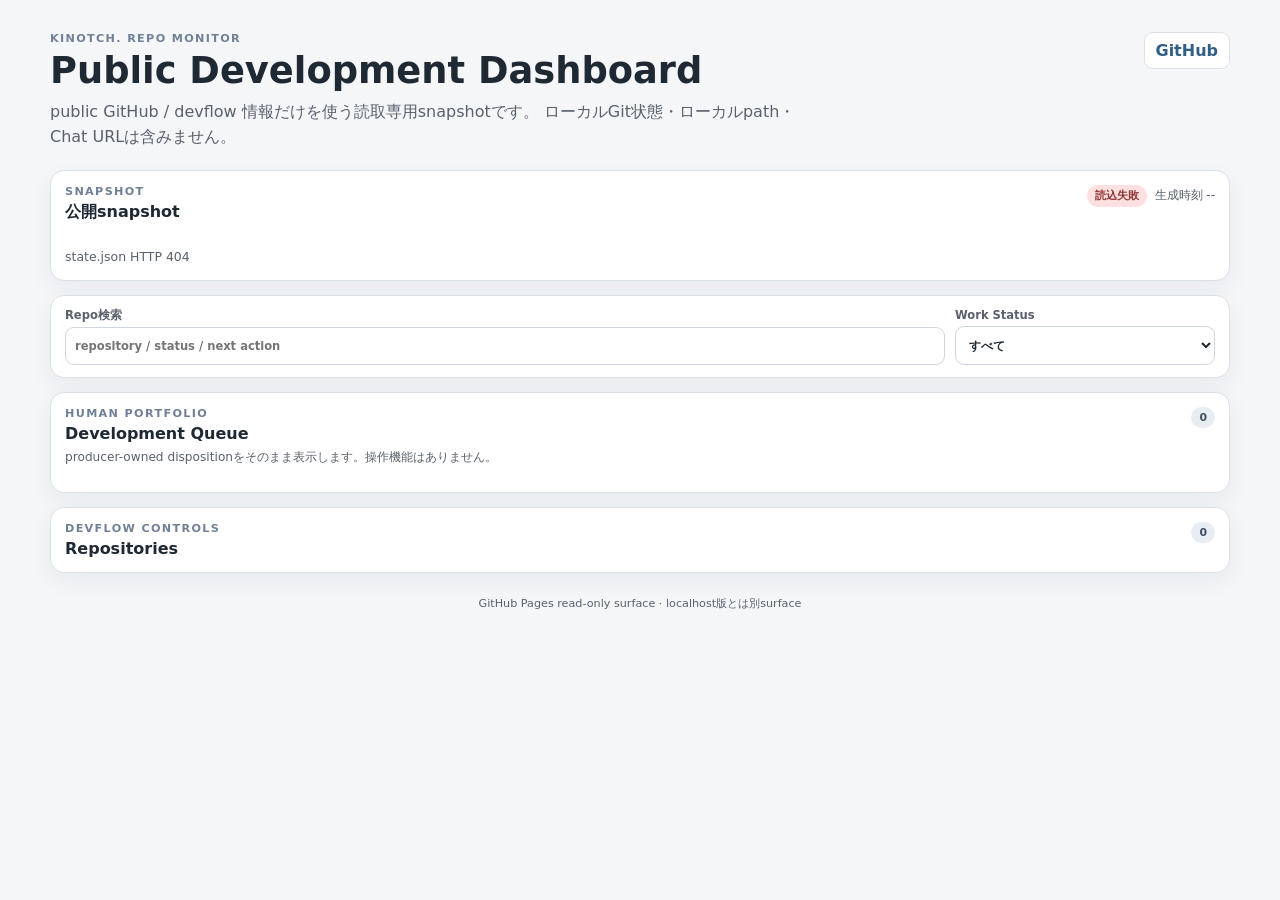
==== src/repo_monitor/pages/index.html @ 75d0ab98 "feat: add public GitHub Pages dashboard (#54)" ====
<!doctype html>
<html lang="ja">
<head>
  <meta charset="utf-8">
  <meta name="viewport" content="width=device-width, initial-scale=1">
  <meta name="color-scheme" content="light">
  <title>KiNoTch. Repo Monitor — Public</title>
  <link rel="stylesheet" href="./pages.css">
</head>
<body>
  <header class="site-header">
    <div>
      <p class="eyebrow">KINOTCH. REPO MONITOR</p>
      <h1>Public Development Dashboard</h1>
      <p class="lede">
        public GitHub / devflow 情報だけを使う読取専用snapshotです。
        ローカルGit状態・ローカルpath・Chat URLは含みません。
      </p>
    </div>
    <a class="repo-link" href="https://github.com/kinoko34077/kinotch-repo-monitor" target="_blank" rel="noopener noreferrer">
      GitHub
    </a>
  </header>

  <main>
    <section class="source-panel" aria-labelledby="snapshot-title">
      <div>
        <p class="eyebrow">SNAPSHOT</p>
        <h2 id="snapshot-title">公開snapshot</h2>
      </div>
      <div class="snapshot-meta">
        <span id="source-status" class="status-chip">読込中</span>
        <span id="generated-at">生成時刻 --</span>
      </div>
      <p id="source-note" class="source-note">state.json を読み込んでいます。</p>
    </section>

    <section class="toolbar" aria-label="表示フィルタ">
      <label>
        <span>Repo検索</span>
        <input id="search" type="search" autocomplete="off" placeholder="repository / status / next action">
      </label>
      <label>
        <span>Work Status</span>
        <select id="work-status">
          <option value="">すべて</option>
        </select>
      </label>
    </section>

    <section class="panel" aria-labelledby="queue-title">
      <div class="section-heading">
        <div>
          <p class="eyebrow">HUMAN PORTFOLIO</p>
          <h2 id="queue-title">Development Queue</h2>
        </div>
        <span id="queue-count" class="count-chip">0</span>
      </div>
      <p class="section-note">producer-owned dispositionをそのまま表示します。操作機能はありません。</p>
      <div id="queue-list" class="queue-list"></div>
      <p id="queue-empty" class="empty" hidden>公開Human Portfolio entryはありません。</p>
    </section>

    <section class="panel" aria-labelledby="repositories-title">
      <div class="section-heading">
        <div>
          <p class="eyebrow">DEVFLOW CONTROLS</p>
          <h2 id="repositories-title">Repositories</h2>
        </div>
        <span id="repository-count" class="count-chip">0</span>
      </div>
      <div id="repository-list" class="repository-list"></div>
      <p id="repository-empty" class="empty" hidden>条件に一致するrepositoryはありません。</p>
    </section>
  </main>

  <footer>
    GitHub Pages read-only surface · localhost版とは別surface
  </footer>

  <script src="./pages.js" defer></script>
</body>
</html>
---- src/repo_monitor/pages/pages.css ----
:root {
  color-scheme: light;
  font-family: Inter, ui-sans-serif, system-ui, -apple-system, BlinkMacSystemFont, "Segoe UI", sans-serif;
  background: #f4f6f8;
  color: #1f2933;
  --surface: #ffffff;
  --border: #dce1e7;
  --muted: #59616c;
  --accent: #315f86;
  --shadow: 0 8px 24px rgba(36, 48, 61, 0.06);
}

* {
  box-sizing: border-box;
}

body {
  margin: 0;
  min-width: 280px;
}

a {
  color: var(--accent);
}

.site-header,
main,
footer {
  width: min(1180px, calc(100% - 28px));
  margin-inline: auto;
}

.site-header {
  display: flex;
  justify-content: space-between;
  gap: 20px;
  align-items: flex-start;
  padding: 32px 0 20px;
}

h1,
h2,
h3,
p {
  margin-top: 0;
}

h1 {
  margin-bottom: 8px;
  font-size: clamp(1.55rem, 4vw, 2.3rem);
}

h2 {
  margin-bottom: 0;
  font-size: 1rem;
}

.eyebrow {
  margin-bottom: 4px;
  color: #718096;
  font-size: 0.7rem;
  font-weight: 800;
  letter-spacing: 0.12em;
}

.lede,
.section-note,
.source-note,
footer {
  color: var(--muted);
  line-height: 1.55;
}

.lede {
  max-width: 760px;
  margin-bottom: 0;
}

.repo-link {
  flex: 0 0 auto;
  padding: 8px 11px;
  border: 1px solid var(--border);
  border-radius: 9px;
  background: var(--surface);
  text-decoration: none;
  font-weight: 700;
}

.source-panel,
.panel,
.toolbar {
  margin-bottom: 14px;
  border: 1px solid var(--border);
  border-radius: 14px;
  background: var(--surface);
  box-shadow: var(--shadow);
}

.source-panel,
.panel {
  padding: 14px;
}

.source-panel,
.section-heading {
  display: flex;
  justify-content: space-between;
  gap: 16px;
  align-items: flex-start;
}

.source-note {
  flex-basis: 100%;
  margin: 8px 0 0;
  font-size: 0.78rem;
}

.source-panel {
  flex-wrap: wrap;
}

.snapshot-meta {
  display: flex;
  gap: 8px;
  align-items: center;
  color: var(--muted);
  font-size: 0.75rem;
}

.status-chip,
.count-chip,
.transport-chip,
.work-chip,
.disposition-chip {
  display: inline-flex;
  align-items: center;
  border-radius: 999px;
  padding: 4px 8px;
  font-size: 0.68rem;
  font-weight: 800;
}

.status-chip,
.count-chip {
  background: #e8edf3;
  color: #405060;
}

.status-chip[data-state="OK"],
.transport-chip[data-state="CURRENT"] {
  background: #ddf3e3;
  color: #28643a;
}

.status-chip[data-state="STALE"],
.transport-chip[data-state="STALE"],
.transport-chip[data-state="INCOMPLETE"],
.transport-chip[data-state="UNKNOWN"] {
  background: #fff1cb;
  color: #785b17;
}

.status-chip[data-state="ERROR"],
.transport-chip[data-state="INVALID"],
.transport-chip[data-state="UNAVAILABLE"] {
  background: #ffe0e0;
  color: #8f3333;
}

.toolbar {
  display: grid;
  grid-template-columns: minmax(0, 1fr) minmax(170px, 260px);
  gap: 10px;
  padding: 12px 14px;
}

.toolbar label {
  display: grid;
  gap: 4px;
  color: var(--muted);
  font-size: 0.72rem;
  font-weight: 700;
}

input,
select {
  width: 100%;
  min-height: 38px;
  border: 1px solid #cfd6de;
  border-radius: 9px;
  padding: 7px 9px;
  background: #fff;
  color: #1f2933;
  font: inherit;
}

.section-note {
  margin: 5px 0 11px;
  font-size: 0.76rem;
}

.queue-list,
.repository-list {
  display: grid;
  gap: 10px;
}

.queue-list {
  grid-template-columns: repeat(auto-fit, minmax(280px, 1fr));
}

.repository-list {
  grid-template-columns: repeat(auto-fit, minmax(300px, 1fr));
}

.queue-card,
.repository-card {
  min-width: 0;
  border: 1px solid #e0e5eb;
  border-radius: 11px;
  padding: 11px;
  background: #fbfcfd;
}

.card-heading,
.queue-heading {
  display: flex;
  justify-content: space-between;
  gap: 8px;
  align-items: flex-start;
}

.card-heading h3,
.queue-heading h3 {
  margin: 0;
  font-size: 0.88rem;
  overflow-wrap: anywhere;
}

.card-meta,
.queue-meta,
.entry-meta,
.audit-meta {
  margin: 6px 0 0;
  color: var(--muted);
  font-size: 0.7rem;
  line-height: 1.45;
  overflow-wrap: anywhere;
}

.work-chip {
  background: #eaf0f6;
  color: #405a73;
}

.queue-entries {
  display: grid;
  gap: 6px;
  margin-top: 9px;
}

.queue-entry {
  display: grid;
  grid-template-columns: auto minmax(0, 1fr);
  gap: 8px;
  padding: 7px;
  border-radius: 8px;
  background: #f1f4f7;
}

.disposition-chip {
  align-self: start;
  background: #e7edf4;
  color: #435469;
}

.queue-entry[data-disposition="NEEDS_HUMAN"],
.queue-entry[data-disposition="NEEDS_EVIDENCE"] {
  background: #fff7e2;
}

.queue-entry[data-disposition="NEEDS_REVIEWER"],
.queue-entry[data-disposition="NEEDS_RECOVERY"] {
  background: #edf4ff;
}

.entry-body {
  display: grid;
  gap: 2px;
  min-width: 0;
}

.entry-link {
  font-size: 0.74rem;
  font-weight: 750;
  overflow-wrap: anywhere;
  text-decoration: none;
}

.next-action,
.active-work {
  margin: 8px 0 0;
  color: #394553;
  font-size: 0.74rem;
  line-height: 1.5;
  white-space: pre-wrap;
  overflow-wrap: anywhere;
}

.active-work {
  color: var(--muted);
}

.empty {
  margin: 8px 0 0;
  color: var(--muted);
  font-size: 0.78rem;
}

footer {
  padding: 8px 0 28px;
  font-size: 0.7rem;
  text-align: center;
}

@media (max-width: 680px) {
  .site-header {
    padding-top: 20px;
    flex-direction: column;
  }

  .repo-link {
    align-self: flex-start;
  }

  .toolbar {
    grid-template-columns: 1fr;
  }

  .snapshot-meta {
    flex-wrap: wrap;
  }

  .queue-list,
  .repository-list {
    grid-template-columns: 1fr;
  }
}
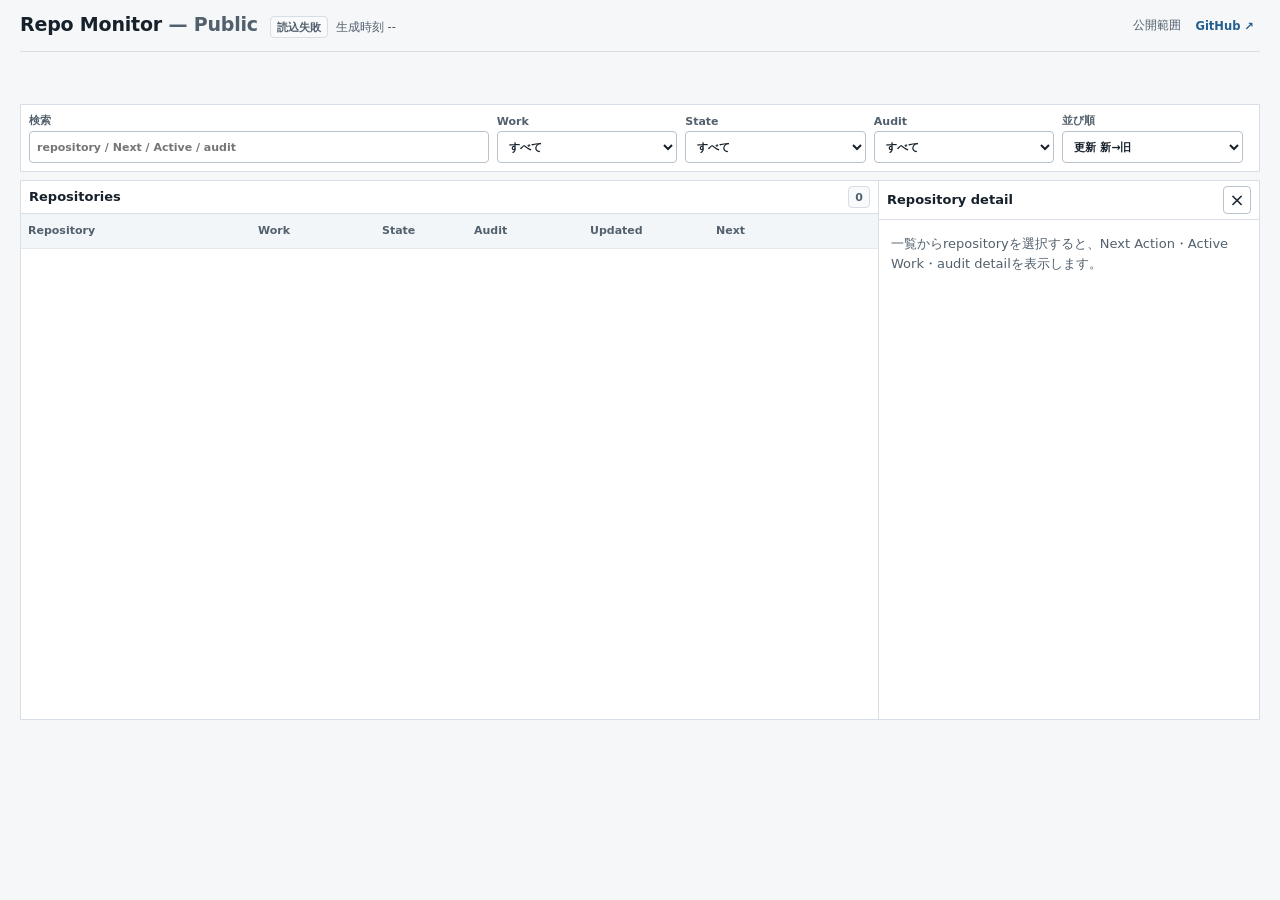
==== commit 109c0ce3: "feat: rebuild Pages semantic shell and layout" ====
--- a/src/repo_monitor/pages/index.html
+++ b/src/repo_monitor/pages/index.html
@@ -8,75 +8,122 @@
   <link rel="stylesheet" href="./pages.css">
 </head>
 <body>
-  <header class="site-header">
-    <div>
-      <p class="eyebrow">KINOTCH. REPO MONITOR</p>
-      <h1>Public Development Dashboard</h1>
-      <p class="lede">
-        public GitHub / devflow 情報だけを使う読取専用snapshotです。
-        ローカルGit状態・ローカルpath・Chat URLは含みません。
-      </p>
+  <header class="app-header">
+    <div class="app-title">
+      <h1>Repo Monitor <span>— Public</span></h1>
+      <div class="source-meta" aria-label="snapshot status">
+        <span id="source-status" class="status-badge status-neutral">読込中</span>
+        <span id="generated-at">生成 --</span>
+      </div>
     </div>
-    <a class="repo-link" href="https://github.com/kinoko34077/kinotch-repo-monitor" target="_blank" rel="noopener noreferrer">
-      GitHub
-    </a>
+    <div class="header-actions">
+      <details class="surface-help">
+        <summary>公開範囲</summary>
+        <p>public devflow由来の読取専用snapshotです。localhostのローカル状態・path・Chat URL・認証情報・変更操作は含みません。</p>
+      </details>
+      <a class="text-link" href="https://github.com/kinoko34077/kinotch-repo-monitor" target="_blank" rel="noopener noreferrer">GitHub ↗</a>
+    </div>
   </header>
 
+  <div id="source-banner" class="source-banner" role="status" aria-live="polite" hidden>
+    <div>
+      <strong id="source-banner-title">Snapshot error</strong>
+      <p id="source-note">state.jsonを読み込めませんでした。</p>
+    </div>
+    <button id="retry-load" type="button" class="secondary-button">再読込</button>
+  </div>
+
   <main>
-    <section class="source-panel" aria-labelledby="snapshot-title">
-      <div>
-        <p class="eyebrow">SNAPSHOT</p>
-        <h2 id="snapshot-title">公開snapshot</h2>
-      </div>
-      <div class="snapshot-meta">
-        <span id="source-status" class="status-chip">読込中</span>
-        <span id="generated-at">生成時刻 --</span>
-      </div>
-      <p id="source-note" class="source-note">state.json を読み込んでいます。</p>
-    </section>
+    <nav id="summary-strip" class="summary-strip" aria-label="Portfolio summary"></nav>
 
-    <section class="toolbar" aria-label="表示フィルタ">
-      <label>
-        <span>Repo検索</span>
-        <input id="search" type="search" autocomplete="off" placeholder="repository / status / next action">
+    <section id="filters" class="filter-bar" aria-label="Repository filters">
+      <label class="search-field">
+        <span>検索</span>
+        <input id="search" type="search" autocomplete="off" placeholder="repository / Next / Active / audit">
       </label>
       <label>
-        <span>Work Status</span>
+        <span>Work</span>
         <select id="work-status">
           <option value="">すべて</option>
         </select>
       </label>
+      <label>
+        <span>State</span>
+        <select id="repository-state">
+          <option value="">すべて</option>
+        </select>
+      </label>
+      <label>
+        <span>Audit</span>
+        <select id="audit-freshness">
+          <option value="">すべて</option>
+        </select>
+      </label>
+      <label>
+        <span>並び順</span>
+        <select id="sort-order">
+          <option value="updated-desc">更新 新→旧</option>
+          <option value="updated-asc">更新 旧→新</option>
+          <option value="repo-asc">Repository A→Z</option>
+          <option value="repo-desc">Repository Z→A</option>
+        </select>
+      </label>
+      <button id="clear-filters" type="button" class="text-button" hidden>条件解除</button>
     </section>
 
-    <section class="panel" aria-labelledby="queue-title">
-      <div class="section-heading">
-        <div>
-          <p class="eyebrow">HUMAN PORTFOLIO</p>
-          <h2 id="queue-title">Development Queue</h2>
-        </div>
-        <span id="queue-count" class="count-chip">0</span>
+    <section id="human-queue" class="human-queue" aria-labelledby="human-queue-title" hidden>
+      <div class="section-line">
+        <h2 id="human-queue-title">Human Queue</h2>
+        <span id="human-queue-count" class="count-label">0</span>
       </div>
-      <p class="section-note">producer-owned dispositionをそのまま表示します。操作機能はありません。</p>
-      <div id="queue-list" class="queue-list"></div>
-      <p id="queue-empty" class="empty" hidden>公開Human Portfolio entryはありません。</p>
+      <p id="human-queue-warning" class="human-queue-warning" role="status" hidden></p>
+      <div id="human-queue-list" class="human-queue-list"></div>
     </section>
 
-    <section class="panel" aria-labelledby="repositories-title">
-      <div class="section-heading">
-        <div>
-          <p class="eyebrow">DEVFLOW CONTROLS</p>
-          <h2 id="repositories-title">Repositories</h2>
+    <section class="repository-workspace" aria-label="Repository portfolio">
+      <div class="repository-pane">
+        <div class="pane-heading">
+          <h2>Repositories</h2>
+          <span id="repository-count" class="count-label">0</span>
         </div>
-        <span id="repository-count" class="count-chip">0</span>
+
+        <div class="repository-table-wrap">
+          <table id="repository-table">
+            <thead>
+              <tr>
+                <th scope="col">Repository</th>
+                <th scope="col">Work</th>
+                <th scope="col" class="col-state">State</th>
+                <th scope="col">Audit</th>
+                <th scope="col" class="col-updated">Updated</th>
+                <th scope="col">Next</th>
+                <th scope="col"><span class="sr-only">操作</span></th>
+              </tr>
+            </thead>
+            <tbody id="repository-tbody"></tbody>
+          </table>
+        </div>
+
+        <div id="repository-mobile-list" class="repository-mobile-list"></div>
+        <div id="repository-empty" class="empty-state" hidden>
+          <strong>条件に一致するrepositoryはありません。</strong>
+          <button id="empty-clear-filters" type="button" class="text-button">条件解除</button>
+        </div>
       </div>
-      <div id="repository-list" class="repository-list"></div>
-      <p id="repository-empty" class="empty" hidden>条件に一致するrepositoryはありません。</p>
+
+      <aside id="repository-inspector" class="repository-inspector" aria-labelledby="inspector-title" data-open="false">
+        <div class="inspector-toolbar">
+          <h2 id="inspector-title">Repository detail</h2>
+          <button id="inspector-close" type="button" class="icon-button" aria-label="詳細を閉じる" title="閉じる">×</button>
+        </div>
+        <div id="inspector-content" class="inspector-content">
+          <p class="inspector-placeholder">一覧からrepositoryを選択すると、Next Action・Active Work・audit detailを表示します。</p>
+        </div>
+      </aside>
     </section>
+
+    <p id="app-status" class="sr-only" role="status" aria-live="polite"></p>
   </main>
-
-  <footer>
-    GitHub Pages read-only surface · localhost版とは別surface
-  </footer>
 
   <script src="./pages.js" defer></script>
 </body>
--- a/src/repo_monitor/pages/pages.css
+++ b/src/repo_monitor/pages/pages.css
@@ -1,348 +1,734 @@
 :root {
   color-scheme: light;
   font-family: Inter, ui-sans-serif, system-ui, -apple-system, BlinkMacSystemFont, "Segoe UI", sans-serif;
-  background: #f4f6f8;
-  color: #1f2933;
+  --bg: #f5f7f9;
   --surface: #ffffff;
-  --border: #dce1e7;
-  --muted: #59616c;
-  --accent: #315f86;
-  --shadow: 0 8px 24px rgba(36, 48, 61, 0.06);
-}
-
-* {
-  box-sizing: border-box;
-}
+  --surface-subtle: #f8fafb;
+  --surface-selected: #edf5fc;
+  --text: #17212b;
+  --text-muted: #52606d;
+  --border: #d8dee5;
+  --border-strong: #b8c2cc;
+  --accent: #245f8f;
+  --focus: #1468a8;
+  --warning-bg: #fff7dc;
+  --warning-text: #6f5412;
+  --danger-bg: #fff0f0;
+  --danger-text: #8b3030;
+  --success-bg: #e8f5ec;
+  --success-text: #28623a;
+}
+
+* { box-sizing: border-box; }
+
+html { background: var(--bg); }
 
 body {
   margin: 0;
   min-width: 280px;
-}
-
-a {
-  color: var(--accent);
-}
-
-.site-header,
+  background: var(--bg);
+  color: var(--text);
+  font-size: 13px;
+}
+
+button, input, select { font: inherit; }
+
+button, a, input, select, summary { outline-offset: 2px; }
+
+:focus-visible {
+  outline: 2px solid var(--focus);
+  outline-offset: 2px;
+}
+
+a { color: var(--accent); }
+
+.app-header,
 main,
-footer {
-  width: min(1180px, calc(100% - 28px));
+.source-banner {
+  width: min(1560px, calc(100% - 40px));
   margin-inline: auto;
 }
 
-.site-header {
-  display: flex;
+.app-header {
+  min-height: 52px;
+  display: flex;
+  align-items: center;
   justify-content: space-between;
-  gap: 20px;
-  align-items: flex-start;
-  padding: 32px 0 20px;
-}
-
-h1,
-h2,
-h3,
-p {
-  margin-top: 0;
-}
+  gap: 16px;
+  border-bottom: 1px solid var(--border);
+}
+
+.app-title {
+  display: flex;
+  align-items: baseline;
+  gap: 12px;
+  min-width: 0;
+}
+
+h1, h2, p { margin-top: 0; }
 
 h1 {
-  margin-bottom: 8px;
-  font-size: clamp(1.55rem, 4vw, 2.3rem);
+  margin-bottom: 0;
+  font-size: 19px;
+  line-height: 1.2;
+  font-weight: 700;
+  letter-spacing: -0.01em;
+}
+
+h1 span {
+  color: var(--text-muted);
+  font-weight: 550;
 }
 
 h2 {
   margin-bottom: 0;
-  font-size: 1rem;
-}
-
-.eyebrow {
-  margin-bottom: 4px;
-  color: #718096;
-  font-size: 0.7rem;
-  font-weight: 800;
-  letter-spacing: 0.12em;
-}
-
-.lede,
-.section-note,
-.source-note,
-footer {
-  color: var(--muted);
-  line-height: 1.55;
-}
-
-.lede {
-  max-width: 760px;
-  margin-bottom: 0;
-}
-
-.repo-link {
-  flex: 0 0 auto;
-  padding: 8px 11px;
+  font-size: 13px;
+  line-height: 1.35;
+  font-weight: 700;
+}
+
+.source-meta,
+.header-actions {
+  display: flex;
+  align-items: center;
+  gap: 8px;
+  color: var(--text-muted);
+  font-size: 11.5px;
+}
+
+.header-actions { flex: 0 0 auto; }
+
+.text-link {
+  min-height: 28px;
+  display: inline-flex;
+  align-items: center;
+  padding: 0 6px;
+  border-radius: 4px;
+  text-decoration: none;
+  font-weight: 650;
+}
+
+.surface-help { position: relative; }
+
+.surface-help > summary {
+  cursor: pointer;
+  min-height: 28px;
+  display: flex;
+  align-items: center;
+  color: var(--text-muted);
+}
+
+.surface-help p {
+  position: absolute;
+  z-index: 20;
+  top: 30px;
+  right: 0;
+  width: min(360px, 80vw);
+  margin: 0;
+  padding: 10px 12px;
   border: 1px solid var(--border);
-  border-radius: 9px;
   background: var(--surface);
-  text-decoration: none;
+  line-height: 1.5;
+  box-shadow: 0 8px 24px rgba(28, 39, 49, 0.12);
+}
+
+main { padding: 12px 0 24px; }
+
+.source-banner {
+  margin-top: 8px;
+  min-height: 44px;
+  padding: 8px 10px;
+  display: flex;
+  align-items: center;
+  justify-content: space-between;
+  gap: 12px;
+  border: 1px solid #ead48a;
+  background: var(--warning-bg);
+  color: var(--warning-text);
+}
+
+.source-banner[hidden] { display: none; }
+
+.source-banner p {
+  margin: 2px 0 0;
+  line-height: 1.4;
+}
+
+.status-badge,
+.count-label,
+.summary-button,
+.work-badge,
+.audit-badge,
+.state-label,
+.disposition-badge {
+  display: inline-flex;
+  align-items: center;
+  min-height: 22px;
+  border-radius: 4px;
+  padding: 2px 6px;
+  white-space: nowrap;
+  font-size: 11px;
   font-weight: 700;
 }
 
-.source-panel,
-.panel,
-.toolbar {
-  margin-bottom: 14px;
+.status-neutral,
+.count-label {
   border: 1px solid var(--border);
-  border-radius: 14px;
+  background: var(--surface-subtle);
+  color: var(--text-muted);
+}
+
+.status-ok,
+.audit-current {
+  background: var(--success-bg);
+  color: var(--success-text);
+}
+
+.status-warn,
+.audit-drifted,
+.audit-unknown {
+  background: var(--warning-bg);
+  color: var(--warning-text);
+}
+
+.status-error {
+  background: var(--danger-bg);
+  color: var(--danger-text);
+}
+
+.summary-strip {
+  display: flex;
+  flex-wrap: wrap;
+  align-items: center;
+  gap: 4px;
+  min-height: 32px;
+  margin-bottom: 8px;
+}
+
+.summary-button {
+  border: 1px solid var(--border);
   background: var(--surface);
-  box-shadow: var(--shadow);
-}
-
-.source-panel,
-.panel {
-  padding: 14px;
-}
-
-.source-panel,
-.section-heading {
-  display: flex;
-  justify-content: space-between;
-  gap: 16px;
-  align-items: flex-start;
-}
-
-.source-note {
-  flex-basis: 100%;
-  margin: 8px 0 0;
-  font-size: 0.78rem;
-}
-
-.source-panel {
-  flex-wrap: wrap;
-}
-
-.snapshot-meta {
-  display: flex;
+  color: var(--text-muted);
+  cursor: pointer;
+}
+
+.summary-button:hover,
+.summary-button[aria-pressed="true"] {
+  border-color: #8db4d2;
+  background: var(--surface-selected);
+  color: #174f79;
+}
+
+.summary-static {
+  min-height: 24px;
+  display: inline-flex;
+  align-items: center;
+  padding: 2px 6px;
+  color: var(--text-muted);
+  font-size: 11.5px;
+}
+
+.filter-bar {
+  display: grid;
+  grid-template-columns: minmax(220px, 1.4fr) repeat(4, minmax(120px, 0.55fr)) auto;
   gap: 8px;
-  align-items: center;
-  color: var(--muted);
-  font-size: 0.75rem;
-}
-
-.status-chip,
-.count-chip,
-.transport-chip,
-.work-chip,
-.disposition-chip {
-  display: inline-flex;
-  align-items: center;
-  border-radius: 999px;
-  padding: 4px 8px;
-  font-size: 0.68rem;
-  font-weight: 800;
-}
-
-.status-chip,
-.count-chip {
-  background: #e8edf3;
-  color: #405060;
-}
-
-.status-chip[data-state="OK"],
-.transport-chip[data-state="CURRENT"] {
-  background: #ddf3e3;
-  color: #28643a;
-}
-
-.status-chip[data-state="STALE"],
-.transport-chip[data-state="STALE"],
-.transport-chip[data-state="INCOMPLETE"],
-.transport-chip[data-state="UNKNOWN"] {
-  background: #fff1cb;
-  color: #785b17;
-}
-
-.status-chip[data-state="ERROR"],
-.transport-chip[data-state="INVALID"],
-.transport-chip[data-state="UNAVAILABLE"] {
-  background: #ffe0e0;
-  color: #8f3333;
-}
-
-.toolbar {
+  align-items: end;
+  padding: 8px;
+  border: 1px solid var(--border);
+  background: var(--surface);
+}
+
+.filter-bar label {
   display: grid;
-  grid-template-columns: minmax(0, 1fr) minmax(170px, 260px);
-  gap: 10px;
-  padding: 12px 14px;
-}
-
-.toolbar label {
-  display: grid;
-  gap: 4px;
-  color: var(--muted);
-  font-size: 0.72rem;
-  font-weight: 700;
+  gap: 3px;
+  min-width: 0;
+  color: var(--text-muted);
+  font-size: 11px;
+  font-weight: 650;
 }
 
 input,
 select {
   width: 100%;
-  min-height: 38px;
-  border: 1px solid #cfd6de;
-  border-radius: 9px;
-  padding: 7px 9px;
+  min-width: 0;
+  height: 32px;
+  border: 1px solid var(--border-strong);
+  border-radius: 4px;
+  padding: 4px 7px;
   background: #fff;
-  color: #1f2933;
-  font: inherit;
-}
-
-.section-note {
-  margin: 5px 0 11px;
-  font-size: 0.76rem;
-}
-
-.queue-list,
-.repository-list {
-  display: grid;
-  gap: 10px;
-}
-
-.queue-list {
-  grid-template-columns: repeat(auto-fit, minmax(280px, 1fr));
-}
-
-.repository-list {
-  grid-template-columns: repeat(auto-fit, minmax(300px, 1fr));
-}
-
-.queue-card,
-.repository-card {
-  min-width: 0;
-  border: 1px solid #e0e5eb;
-  border-radius: 11px;
-  padding: 11px;
-  background: #fbfcfd;
-}
-
-.card-heading,
-.queue-heading {
-  display: flex;
+  color: var(--text);
+}
+
+.text-button,
+.secondary-button,
+.icon-button {
+  border: 1px solid var(--border-strong);
+  border-radius: 4px;
+  background: var(--surface);
+  color: var(--text);
+  cursor: pointer;
+}
+
+.text-button {
+  min-height: 32px;
+  padding: 4px 8px;
+}
+
+.secondary-button {
+  min-height: 30px;
+  padding: 4px 9px;
+}
+
+.icon-button {
+  width: 28px;
+  height: 28px;
+  padding: 0;
+  font-size: 18px;
+  line-height: 1;
+}
+
+.human-queue {
+  margin-top: 8px;
+  border: 1px solid var(--border);
+  background: var(--surface);
+}
+
+.section-line,
+.pane-heading {
+  min-height: 32px;
+  display: flex;
+  align-items: center;
   justify-content: space-between;
   gap: 8px;
+  padding: 5px 8px;
+  border-bottom: 1px solid var(--border);
+}
+
+.human-queue-warning {
+  margin: 0;
+  padding: 7px 8px;
+  border-bottom: 1px solid #ead48a;
+  background: var(--warning-bg);
+  color: var(--warning-text);
+  line-height: 1.45;
+}
+
+.human-queue-list { display: grid; }
+
+.human-entry {
+  min-height: 34px;
+  display: grid;
+  grid-template-columns: 120px minmax(180px, 1fr) minmax(180px, 1fr) 120px;
+  gap: 8px;
+  align-items: center;
+  padding: 5px 8px;
+  border-top: 1px solid var(--border);
+}
+
+.human-entry:first-child { border-top: 0; }
+
+.disposition-badge {
+  background: #eef2f6;
+  color: #3d4d5d;
+}
+
+.repository-workspace {
+  position: relative;
+  display: grid;
+  grid-template-columns: minmax(0, 1fr) 380px;
+  min-height: 540px;
+  margin-top: 8px;
+  border: 1px solid var(--border);
+  background: var(--surface);
+}
+
+.repository-pane {
+  min-width: 0;
+  border-right: 1px solid var(--border);
+}
+
+.repository-table-wrap {
+  width: 100%;
+  overflow-x: auto;
+}
+
+#repository-table {
+  width: 100%;
+  border-collapse: collapse;
+  table-layout: fixed;
+}
+
+#repository-table th,
+#repository-table td {
+  border-bottom: 1px solid #e5e9ed;
+  text-align: left;
+  vertical-align: middle;
+}
+
+#repository-table th {
+  position: sticky;
+  top: 0;
+  z-index: 2;
+  height: 34px;
+  padding: 5px 7px;
+  background: #f3f6f8;
+  color: var(--text-muted);
+  font-size: 11px;
+  font-weight: 700;
+}
+
+#repository-table td {
+  height: 40px;
+  padding: 4px 7px;
+}
+
+#repository-table th:nth-child(1) { width: 230px; }
+#repository-table th:nth-child(2) { width: 124px; }
+#repository-table th:nth-child(3) { width: 92px; }
+#repository-table th:nth-child(4) { width: 116px; }
+#repository-table th:nth-child(5) { width: 126px; }
+#repository-table th:nth-child(7) { width: 74px; }
+
+.repo-row[data-selected="true"] {
+  background: var(--surface-selected);
+}
+
+.repo-row:hover {
+  background: #f6f9fb;
+}
+
+.repo-row[data-selected="true"]:hover {
+  background: var(--surface-selected);
+}
+
+.repo-select {
+  max-width: 100%;
+  padding: 2px 0;
+  border: 0;
+  background: transparent;
+  color: var(--accent);
+  font-weight: 700;
+  cursor: pointer;
+  text-align: left;
+  overflow: hidden;
+  text-overflow: ellipsis;
+  white-space: nowrap;
+}
+
+.next-cell { min-width: 0; }
+
+.next-preview {
+  display: block;
+  overflow: hidden;
+  text-overflow: ellipsis;
+  white-space: nowrap;
+  color: #2f3a45;
+}
+
+.match-reason {
+  display: block;
+  margin-top: 2px;
+  overflow: hidden;
+  text-overflow: ellipsis;
+  white-space: nowrap;
+  color: #6d4f12;
+  font-size: 11px;
+}
+
+.row-link {
+  white-space: nowrap;
+  font-size: 11px;
+  font-weight: 650;
+  text-decoration: none;
+}
+
+.repository-mobile-list { display: none; }
+
+.repository-inspector {
+  min-width: 0;
+  background: var(--surface);
+}
+
+.inspector-toolbar {
+  min-height: 32px;
+  display: flex;
+  align-items: center;
+  justify-content: space-between;
+  gap: 8px;
+  padding: 5px 8px;
+  border-bottom: 1px solid var(--border);
+}
+
+.inspector-content {
+  max-height: calc(100vh - 120px);
+  overflow: auto;
+  padding: 10px 12px 18px;
+}
+
+.inspector-placeholder {
+  margin: 4px 0;
+  color: var(--text-muted);
+  line-height: 1.55;
+}
+
+.inspector-repo-line {
+  display: flex;
   align-items: flex-start;
-}
-
-.card-heading h3,
-.queue-heading h3 {
+  justify-content: space-between;
+  gap: 10px;
+  margin-bottom: 10px;
+}
+
+.inspector-repo {
   margin: 0;
-  font-size: 0.88rem;
+  font-size: 15px;
   overflow-wrap: anywhere;
 }
 
-.card-meta,
-.queue-meta,
-.entry-meta,
-.audit-meta {
-  margin: 6px 0 0;
-  color: var(--muted);
-  font-size: 0.7rem;
-  line-height: 1.45;
-  overflow-wrap: anywhere;
-}
-
-.work-chip {
-  background: #eaf0f6;
-  color: #405a73;
-}
-
-.queue-entries {
-  display: grid;
-  gap: 6px;
-  margin-top: 9px;
-}
-
-.queue-entry {
-  display: grid;
-  grid-template-columns: auto minmax(0, 1fr);
-  gap: 8px;
-  padding: 7px;
-  border-radius: 8px;
-  background: #f1f4f7;
-}
-
-.disposition-chip {
-  align-self: start;
-  background: #e7edf4;
-  color: #435469;
-}
-
-.queue-entry[data-disposition="NEEDS_HUMAN"],
-.queue-entry[data-disposition="NEEDS_EVIDENCE"] {
-  background: #fff7e2;
-}
-
-.queue-entry[data-disposition="NEEDS_REVIEWER"],
-.queue-entry[data-disposition="NEEDS_RECOVERY"] {
-  background: #edf4ff;
-}
-
-.entry-body {
-  display: grid;
-  gap: 2px;
-  min-width: 0;
-}
-
-.entry-link {
-  font-size: 0.74rem;
-  font-weight: 750;
-  overflow-wrap: anywhere;
-  text-decoration: none;
-}
-
-.next-action,
-.active-work {
-  margin: 8px 0 0;
-  color: #394553;
-  font-size: 0.74rem;
-  line-height: 1.5;
+.inspector-badges {
+  display: flex;
+  flex-wrap: wrap;
+  gap: 4px;
+  margin-bottom: 12px;
+}
+
+.inspector-section {
+  padding: 10px 0;
+  border-top: 1px solid var(--border);
+}
+
+.inspector-section h3 {
+  margin: 0 0 5px;
+  font-size: 12px;
+}
+
+.inspector-prose {
+  margin: 0;
   white-space: pre-wrap;
   overflow-wrap: anywhere;
-}
-
-.active-work {
-  color: var(--muted);
-}
-
-.empty {
-  margin: 8px 0 0;
-  color: var(--muted);
-  font-size: 0.78rem;
-}
-
-footer {
-  padding: 8px 0 28px;
-  font-size: 0.7rem;
+  line-height: 1.52;
+}
+
+.audit-list {
+  display: grid;
+  grid-template-columns: max-content minmax(0, 1fr);
+  gap: 5px 10px;
+  margin: 0;
+}
+
+.audit-list dt {
+  color: var(--text-muted);
+  font-size: 11px;
+}
+
+.audit-list dd {
+  margin: 0;
+  overflow-wrap: anywhere;
+}
+
+.audit-disclosure {
+  margin-top: 8px;
+  border-top: 1px solid var(--border);
+  padding-top: 8px;
+}
+
+.audit-disclosure summary {
+  cursor: pointer;
+  color: var(--accent);
+  font-weight: 650;
+}
+
+.audit-disclosure p {
+  margin: 7px 0 0;
+  white-space: pre-wrap;
+  overflow-wrap: anywhere;
+  line-height: 1.5;
+}
+
+.empty-state {
+  margin: 12px;
+  padding: 18px;
+  border: 1px dashed var(--border-strong);
+  color: var(--text-muted);
   text-align: center;
 }
 
-@media (max-width: 680px) {
-  .site-header {
-    padding-top: 20px;
+.empty-state button { margin-left: 8px; }
+
+.sr-only {
+  position: absolute !important;
+  width: 1px !important;
+  height: 1px !important;
+  padding: 0 !important;
+  margin: -1px !important;
+  overflow: hidden !important;
+  clip: rect(0, 0, 0, 0) !important;
+  white-space: nowrap !important;
+  border: 0 !important;
+}
+
+@media (max-width: 1279px) {
+  .app-header,
+  main,
+  .source-banner {
+    width: min(100% - 28px, 1180px);
+  }
+
+  .filter-bar {
+    grid-template-columns: minmax(220px, 1fr) repeat(2, minmax(130px, 0.5fr)) auto;
+  }
+
+  .filter-bar .search-field { grid-column: span 2; }
+
+  .repository-workspace {
+    display: block;
+    min-height: 0;
+  }
+
+  .repository-pane { border-right: 0; }
+
+  .repository-inspector {
+    position: fixed;
+    z-index: 30;
+    top: 0;
+    right: 0;
+    width: min(420px, 94vw);
+    height: 100vh;
+    border-left: 1px solid var(--border);
+    box-shadow: -12px 0 28px rgba(23, 33, 43, 0.16);
+    transform: translateX(102%);
+    transition: transform 140ms ease-out;
+  }
+
+  .repository-inspector[data-open="true"] { transform: translateX(0); }
+
+  .inspector-content { max-height: calc(100vh - 34px); }
+
+  .col-updated { display: none; }
+  #repository-table td:nth-child(5) { display: none; }
+}
+
+@media (max-width: 900px) {
+  .app-title {
+    align-items: flex-start;
     flex-direction: column;
-  }
-
-  .repo-link {
-    align-self: flex-start;
-  }
-
-  .toolbar {
+    gap: 2px;
+  }
+
+  .filter-bar {
+    grid-template-columns: repeat(2, minmax(0, 1fr));
+  }
+
+  .filter-bar .search-field { grid-column: 1 / -1; }
+
+  .col-state { display: none; }
+  #repository-table td:nth-child(3) { display: none; }
+}
+
+@media (max-width: 767px) {
+  body { font-size: 13px; }
+
+  .app-header,
+  main,
+  .source-banner {
+    width: calc(100% - 20px);
+  }
+
+  .app-header {
+    align-items: flex-start;
+    padding: 9px 0;
+  }
+
+  .header-actions { align-items: flex-end; }
+
+  .surface-help { display: none; }
+
+  .summary-strip {
+    flex-wrap: nowrap;
+    overflow-x: auto;
+    padding-bottom: 2px;
+  }
+
+  .filter-bar {
     grid-template-columns: 1fr;
-  }
-
-  .snapshot-meta {
+    padding: 8px;
+  }
+
+  .filter-bar .search-field { grid-column: auto; }
+
+  input,
+  select,
+  .text-button {
+    min-height: 44px;
+  }
+
+  .human-entry {
+    grid-template-columns: 1fr;
+    gap: 3px;
+    padding: 8px;
+  }
+
+  .repository-table-wrap { display: none; }
+
+  .repository-mobile-list {
+    display: grid;
+  }
+
+  .mobile-repo-row {
+    min-width: 0;
+    padding: 8px;
+    border-bottom: 1px solid var(--border);
+    background: var(--surface);
+  }
+
+  .mobile-repo-top {
+    display: flex;
+    align-items: flex-start;
+    justify-content: space-between;
+    gap: 8px;
+  }
+
+  .mobile-repo-badges {
+    display: flex;
     flex-wrap: wrap;
-  }
-
-  .queue-list,
-  .repository-list {
-    grid-template-columns: 1fr;
-  }
-}
+    gap: 4px;
+    margin-top: 5px;
+  }
+
+  .mobile-next {
+    margin: 6px 0 0;
+    display: -webkit-box;
+    overflow: hidden;
+    -webkit-line-clamp: 2;
+    -webkit-box-orient: vertical;
+    color: #2f3a45;
+    line-height: 1.4;
+  }
+
+  .mobile-actions {
+    display: flex;
+    gap: 12px;
+    margin-top: 7px;
+  }
+
+  .mobile-actions button,
+  .mobile-actions a {
+    min-height: 44px;
+    display: inline-flex;
+    align-items: center;
+  }
+
+  .repository-inspector {
+    width: 100vw;
+    max-width: none;
+  }
+
+  .inspector-toolbar { min-height: 44px; }
+  .icon-button { width: 44px; height: 44px; }
+
+  .empty-state button {
+    display: block;
+    margin: 10px auto 0;
+    min-height: 44px;
+  }
+}
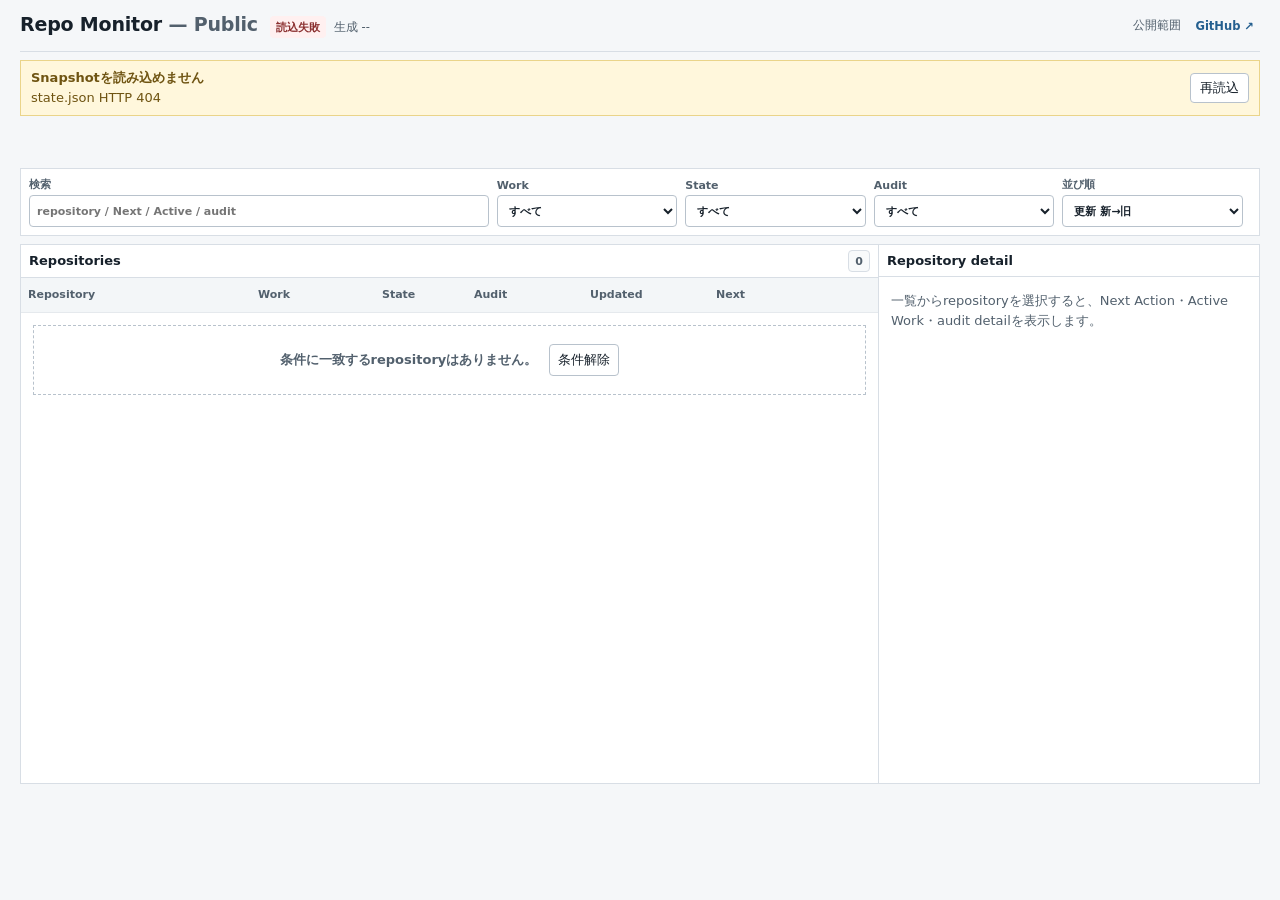
==== commit c28fa6d3: "fix: hide inactive inspector control" ====
--- a/src/repo_monitor/pages/index.html
+++ b/src/repo_monitor/pages/index.html
@@ -77,7 +77,7 @@
         <span id="human-queue-count" class="count-label">0</span>
       </div>
       <p id="human-queue-warning" class="human-queue-warning" role="status" hidden></p>
-      <div id="human-queue-list" class="human-queue-list"></div>
+      <div id="human-queue-list" class="human-queue-list" role="list"></div>
     </section>
 
     <section class="repository-workspace" aria-label="Repository portfolio">
@@ -114,7 +114,7 @@
       <aside id="repository-inspector" class="repository-inspector" aria-labelledby="inspector-title" data-open="false">
         <div class="inspector-toolbar">
           <h2 id="inspector-title">Repository detail</h2>
-          <button id="inspector-close" type="button" class="icon-button" aria-label="詳細を閉じる" title="閉じる">×</button>
+          <button id="inspector-close" type="button" class="icon-button" aria-label="詳細を閉じる" title="閉じる" hidden>×</button>
         </div>
         <div id="inspector-content" class="inspector-content">
           <p class="inspector-placeholder">一覧からrepositoryを選択すると、Next Action・Active Work・audit detailを表示します。</p>
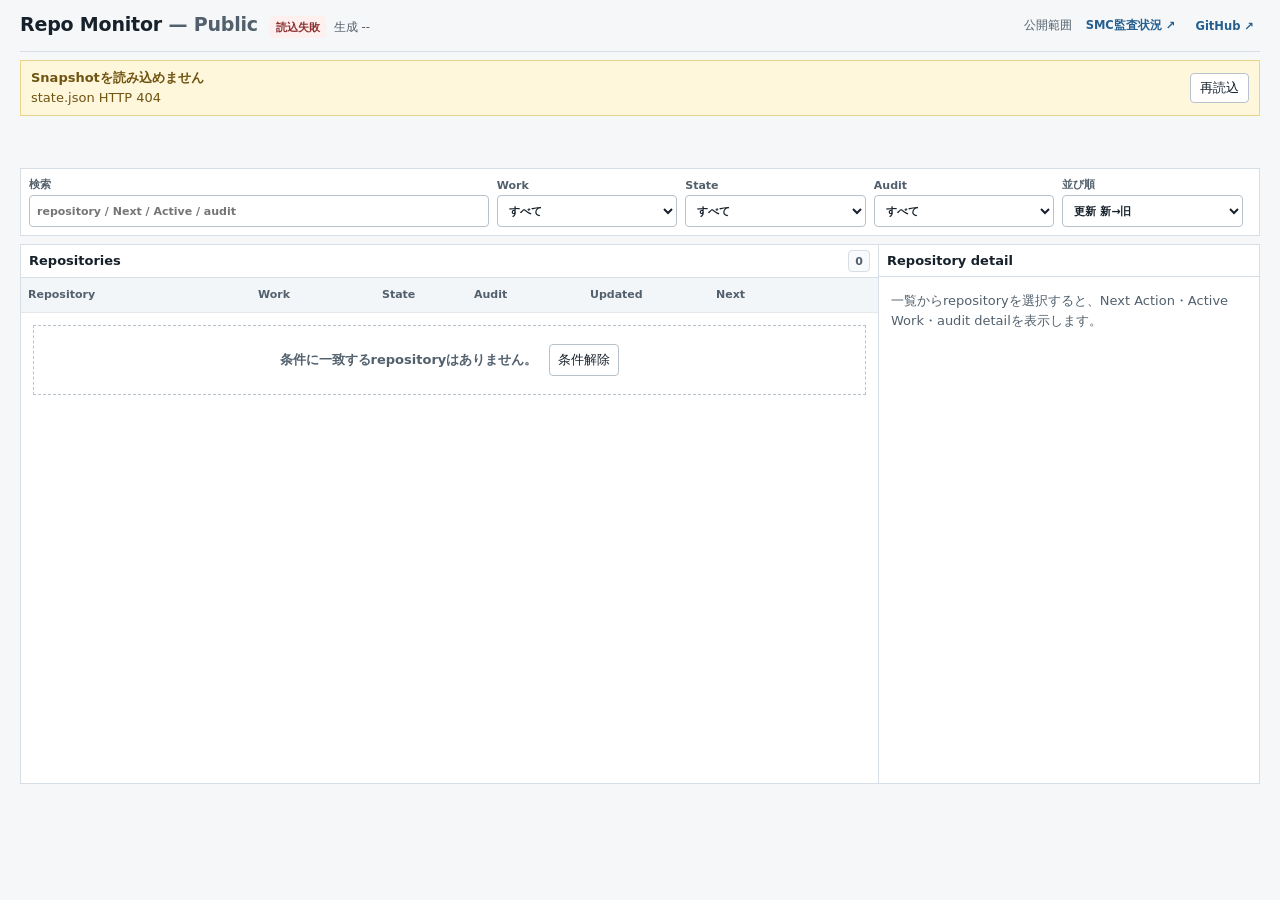
==== commit ff51fbd6: "feat(smc): publish approved read-only 3-pilot Pages snapshot using existing token" ====
--- a/src/repo_monitor/pages/index.html
+++ b/src/repo_monitor/pages/index.html
@@ -21,6 +21,7 @@
         <summary>公開範囲</summary>
         <p>public devflow由来の読取専用snapshotです。localhostのローカル状態・path・Chat URL・認証情報・変更操作は含みません。</p>
       </details>
+      <a class="text-link" href="./smc/" aria-label="SMC監査カバレッジの公開スナップショット">SMC監査状況 ↗</a>
       <a class="text-link" href="https://github.com/kinoko34077/kinotch-repo-monitor" target="_blank" rel="noopener noreferrer">GitHub ↗</a>
     </div>
   </header>
--- a/src/repo_monitor/pages/pages.css
+++ b/src/repo_monitor/pages/pages.css
@@ -497,6 +497,44 @@
   border-top: 1px solid var(--border);
 }
 
+.inspector-work-comparison {
+  display: grid;
+  grid-template-columns: repeat(2, minmax(0, 1fr));
+  gap: 12px;
+  align-items: start;
+  border-top: 1px solid var(--border);
+}
+
+.inspector-work-column { min-width: 0; }
+
+.inspector-work-title {
+  margin: 10px 0 0;
+  font-size: 12px;
+  color: var(--text);
+}
+
+.inspector-work-note,
+.inspector-work-source {
+  margin: 0 0 7px;
+  font-size: 11px;
+  line-height: 1.5;
+  color: var(--text-muted);
+  overflow-wrap: anywhere;
+}
+
+.inspector-work-warning { color: #86451c; }
+
+.inspector-machine-items {
+  display: grid;
+  gap: 6px;
+}
+
+.inspector-machine-task {
+  font-size: 11px;
+  line-height: 1.45;
+  overflow-wrap: anywhere;
+}
+
 .inspector-section h3 {
   margin: 0 0 5px;
   font-size: 12px;
@@ -586,6 +624,11 @@
   }
 
   .repository-pane { border-right: 0; }
+
+  .inspector-work-comparison {
+    grid-template-columns: minmax(0, 1fr);
+    gap: 0;
+  }
 
   .repository-inspector {
     position: fixed;
